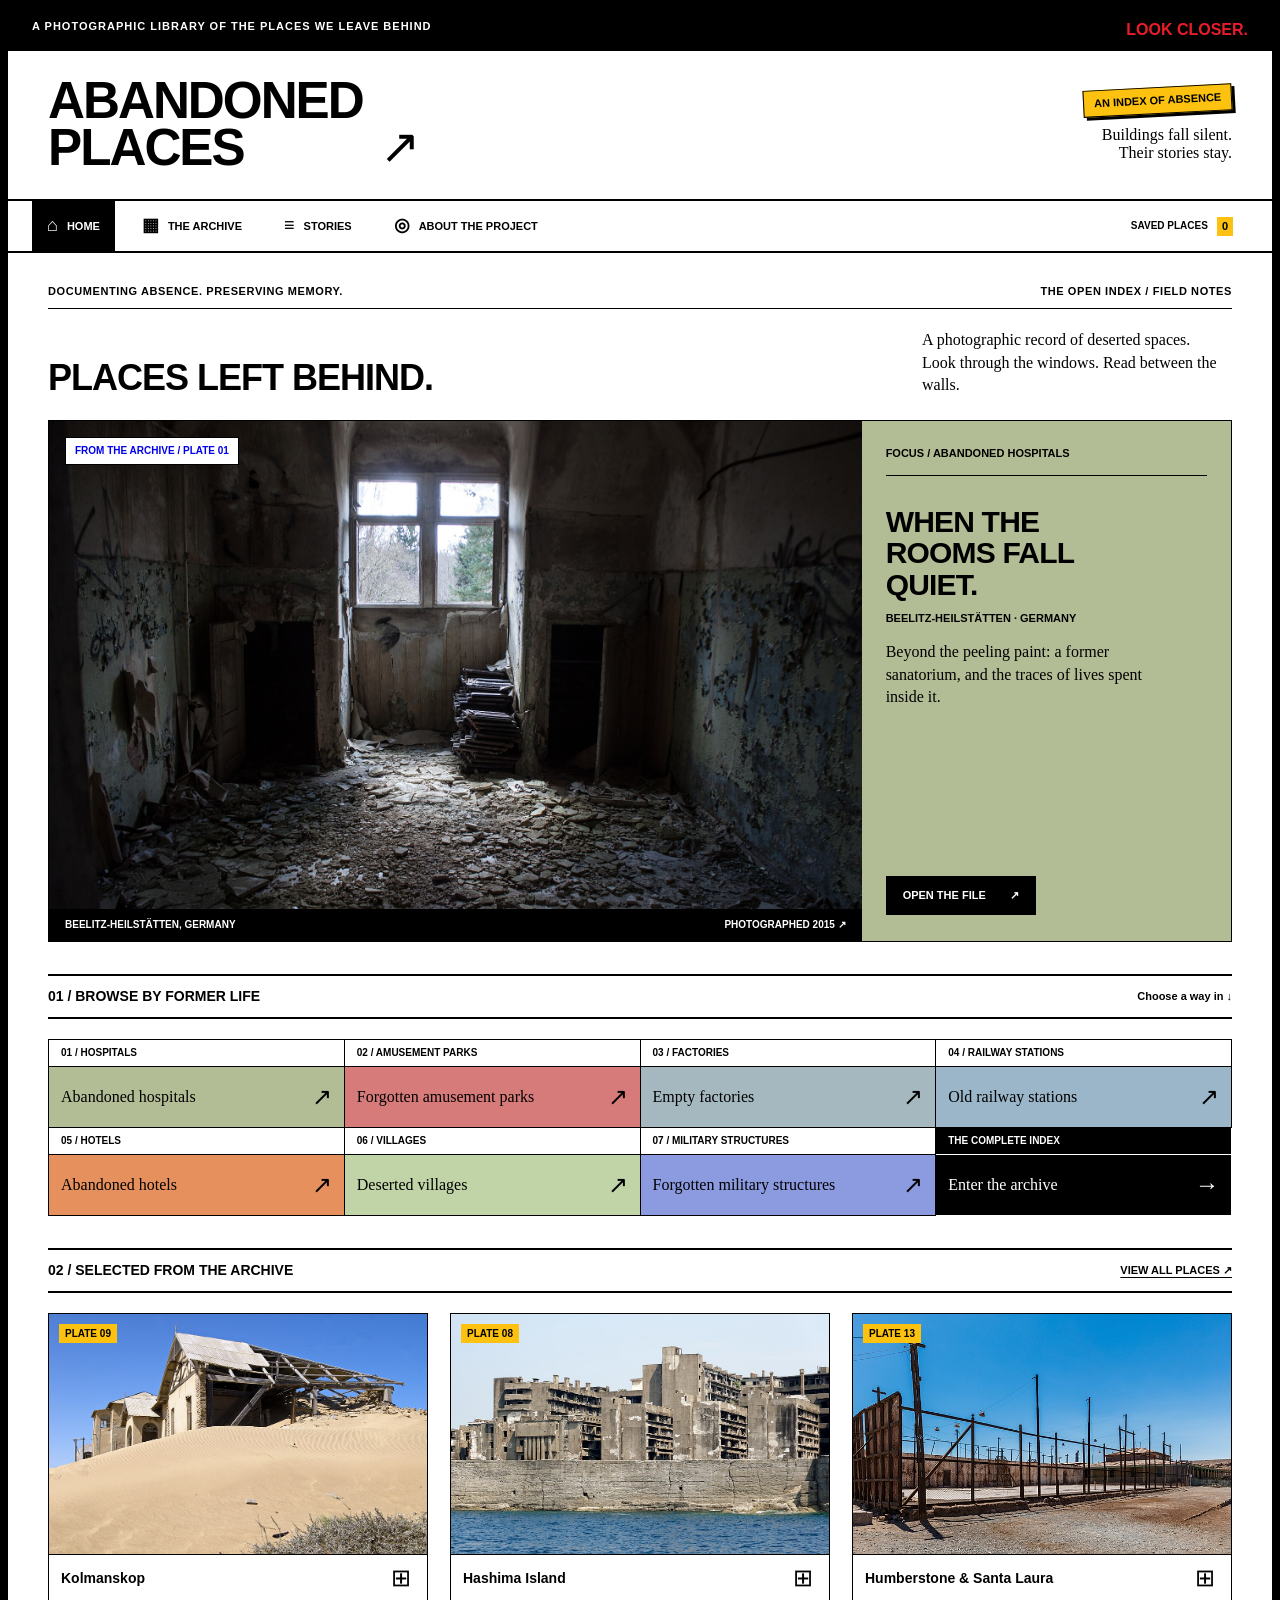
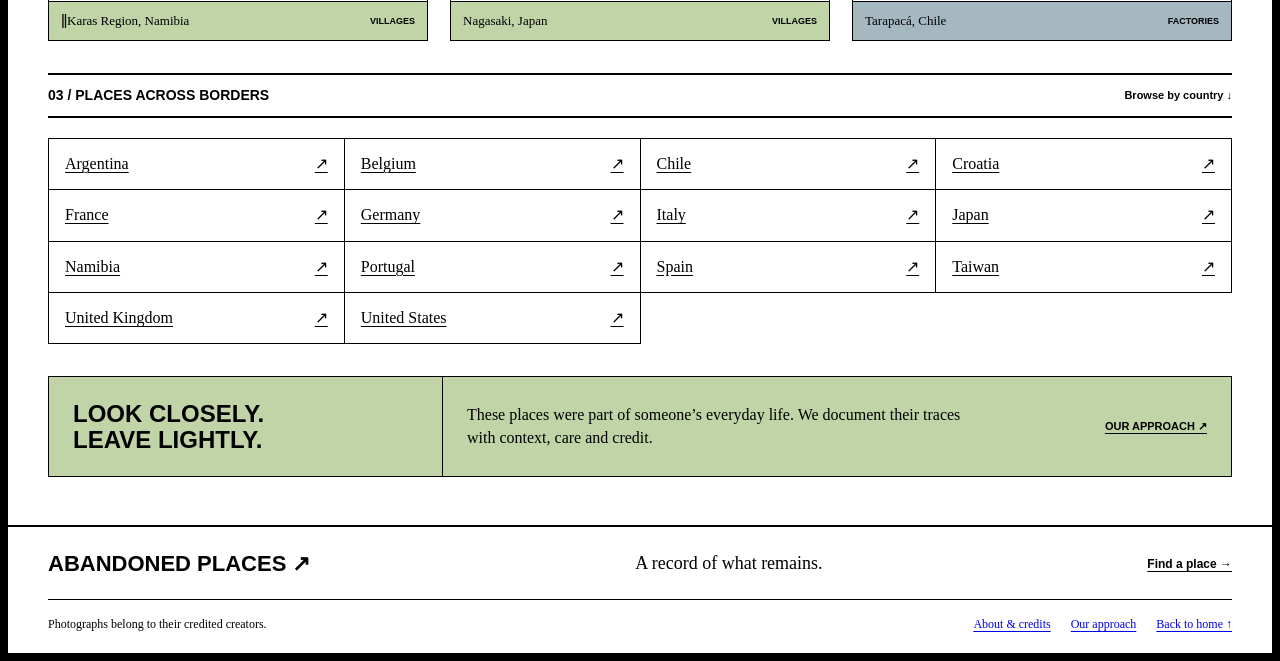
==== index.html @ d2801ad2 "all the ai code" ====
<!doctype html>
<html lang="en">
<head>
  <meta charset="utf-8">
  <meta name="viewport" content="width=device-width,initial-scale=1">
  <meta name="theme-color" content="#b3bd95">
  <meta name="description" content="Abandoned Places - a photographic index of the places we leave behind. Explore hospitals, factories, hotels, villages and more.">
  <title>Abandoned Places - A photographic library</title>
  <link rel="stylesheet" href="style.css">
  <script src="photos.js" defer></script>
  <script src="places-extra.js" defer></script>
  <script src="app.js" defer></script>
</head>
<body>
  <a class="skip" href="#content">Skip to content</a>
  <div class="page-frame">
    <div class="top-banner"><span>A PHOTOGRAPHIC LIBRARY OF THE PLACES WE LEAVE BEHIND</span><span class="callout">LOOK CLOSER.</span></div>
    <header>
      <a class="wordmark" href="#/" aria-label="Abandoned Places home">ABANDONED<br>PLACES<span class="wordmark-cross" aria-hidden="true">↗</span></a>
      <div class="header-right"><span class="sticker">AN INDEX OF ABSENCE</span><p>Buildings fall silent.<br>Their stories stay.</p></div>
    </header>
    <nav class="main-nav" aria-label="Main navigation">
      <a href="#/" data-nav="home"><span aria-hidden="true">⌂</span> HOME</a>
      <a href="#/archive" data-nav="archive"><span aria-hidden="true">▦</span> THE ARCHIVE</a>
      <a href="#/stories" data-nav="stories"><span aria-hidden="true">≡</span> STORIES</a>
      <a href="#/about" data-nav="about"><span aria-hidden="true">◎</span> ABOUT THE PROJECT</a>
      <a class="saved-nav" href="#/archive?saved=1">SAVED PLACES <span id="saved-count">0</span></a>
    </nav>
    <main id="content" tabindex="-1"></main>
    <footer><div class="footer-top"><strong>ABANDONED PLACES ↗</strong><span>A record of what remains.</span><a href="#/archive">Find a place →</a></div><div class="footer-bottom"><span>Photographs belong to their credited creators.</span><div><a href="#/about">About & credits</a><a href="#/about/ethics">Our approach</a><a href="#/">Back to home ↑</a></div></div></footer>
  </div>
  <dialog id="viewer" aria-labelledby="viewer-title"><div class="viewer-bar"><strong id="viewer-title"></strong><button id="close-viewer" aria-label="Close photograph">CLOSE ×</button></div><img id="viewer-image" alt=""><div class="viewer-bottom"><button id="prev-photo" aria-label="Previous photograph">← PREVIOUS</button><span id="viewer-caption"></span><button id="next-photo" aria-label="Next photograph">NEXT →</button></div><p id="viewer-credit"></p></dialog>
</body>
</html>
---- style.css ----
:root{--ink:#000000;--paper:#ffffff;--red:#e91d2a;--yellow:#fcc20f;--link:#0000ee;--olive:#8e8a25;--sage:#b3bd95;--salmon:#d77a7a;--peach:#e6915d;--lime:#c0d4a7;--sky:#9ab6c8;--steel:#a5b8c0;--periwinkle:#8c9ae0;--display:'Arial Black',Arial,sans-serif;--body:'Times New Roman',Times,serif;--ui:Helvetica,Arial,sans-serif}
*{box-sizing:border-box}body{margin:0;background:var(--ink);color:var(--ink);font:14px/1.4 var(--body)}button,input,select{font:inherit;color:inherit;border-radius:0}a{color:var(--link);text-underline-offset:3px}button,a,input,select{touch-action:manipulation}button{cursor:pointer}button:disabled{cursor:default;opacity:.5}:focus-visible{outline:3px solid var(--link);outline-offset:4px}.page-frame{background:var(--paper);border:8px solid var(--ink);max-width:1560px;margin:auto;min-height:100vh}.top-banner{background:var(--ink);color:white;padding:12px 24px;display:flex;justify-content:space-between;gap:16px;font:700 11px/1.2 var(--ui);letter-spacing:1px}.callout{color:var(--red);font-size:16px;letter-spacing:0}header{padding:27px 40px 28px;display:flex;justify-content:space-between;align-items:center}.wordmark{font:900 clamp(30px,4vw,52px)/.91 var(--display);letter-spacing:-2px;color:black;text-decoration:none;position:relative;padding-right:55px}.wordmark-cross{font:48px/1 var(--ui);position:absolute;bottom:0;right:0}.header-right{text-align:right}.header-right p{font-size:16px;line-height:1.15;margin:12px 0 0}.sticker{display:inline-block;background:var(--yellow);border:1px solid black;padding:7px 10px;font:700 11px/1 var(--ui);transform:rotate(-3deg);box-shadow:3px 3px 0 black}.main-nav{display:flex;border-block:2px solid black;padding:0 24px;gap:12px;align-items:stretch}.main-nav>a{padding:14px 15px;color:black;font:700 11px/1.2 var(--ui);text-decoration:none;display:flex;align-items:center;gap:9px}.main-nav>a[aria-current=page]{background:black;color:white}.main-nav a span:first-child{font-size:18px}.main-nav .saved-nav{margin-left:auto;font-size:10px}.saved-nav span{background:var(--yellow);color:black;padding:3px 5px;font-size:11px!important}main{padding:32px 40px 48px;min-height:500px}.eyebrow,.meta,.section-bar,.label,.tag,.button,.text-link{font:700 11px/1.2 var(--ui)}.eyebrow{display:flex;justify-content:space-between;border-bottom:1px solid;padding-bottom:10px;letter-spacing:.6px}.intro{display:flex;align-items:end;justify-content:space-between;gap:32px;margin:20px 0 24px}.intro h1{font:900 36px/1 var(--display);margin:0;max-width:650px;letter-spacing:-1px}.intro p{font-size:16px;max-width:310px;margin:0}.feature{display:grid;grid-template-columns:minmax(0,2.2fr) minmax(240px,1fr);border:1px solid black}.feature-photo{margin:0;position:relative;min-width:0;background:black}.feature-photo>a{display:block;height:100%}.feature-photo img{display:block;width:100%;height:100%;min-height:360px;max-height:520px;object-fit:cover}.plate-label{position:absolute;left:16px;top:16px;padding:7px 9px;background:white;border:1px solid black;font:700 10px/1.2 var(--ui)}.photo-bottom{position:absolute;bottom:0;left:0;right:0;display:flex;justify-content:space-between;background:black;color:white;padding:10px 16px;font:700 10px/1.2 var(--ui)}.feature-copy{background:var(--sage);padding:26px 24px;display:flex;flex-direction:column;align-items:start;position:relative}.feature-copy .tag{border-bottom:1px solid;width:100%;padding-bottom:14px}.feature-copy h2{font:900 30px/1.05 var(--display);letter-spacing:-.8px;margin:30px 0 12px}.feature-copy p{font-size:16px;max-width:290px;margin:16px 0}.feature-copy .button{margin-top:auto}.button{background:black;color:white;border:1px solid black;padding:12px 16px;text-decoration:none;display:inline-flex;gap:24px;align-items:center;font-size:11px}.button.white{background:white;color:black}.section-bar{display:flex;justify-content:space-between;align-items:center;border-block:2px solid;padding:12px 0;margin:32px 0 20px;gap:16px}.section-bar h2{font:700 14px/1.2 var(--ui);margin:0}.text-link{color:black;text-decoration:underline}.category-index{display:grid;grid-template-columns:repeat(4,1fr);border-top:1px solid;border-left:1px solid}.category-row{border-right:1px solid;border-bottom:1px solid;text-decoration:none;color:black;min-height:88px;display:flex;flex-direction:column}.category-row .category-title{background:white;border-bottom:1px solid;padding:7px 12px;font:700 10px/1.2 var(--ui)}.category-row .category-body{padding:10px 12px;display:flex;justify-content:space-between;align-items:center;flex:1;gap:10px;font-size:16px}.category-row .category-body span:last-child{font:24px/1 var(--ui)}.category-row:last-child{background:black;color:white}.category-row:last-child .category-title{background:black;color:white;border-color:white}.places-grid{display:grid;grid-template-columns:repeat(3,minmax(0,1fr));gap:28px 22px}.place-card{min-width:0}.card-image{display:block;position:relative;border:1px solid black;background:black}.card-image img{width:100%;height:240px;object-fit:cover;display:block}.card-index{position:absolute;top:10px;left:10px;background:var(--yellow);padding:4px 6px;font:700 10px var(--ui);color:black}.ribbon-title{border:1px solid black;border-top:0;display:flex;justify-content:space-between;align-items:center;padding:9px 12px;background:white;gap:12px}.ribbon-title h3{font:700 14px/1.2 var(--ui);margin:0}.ribbon-title a{color:black;text-decoration:none}.save{background:white;border:0;font:24px/1 var(--ui);padding:0 3px;min-width:28px;min-height:28px}.save[aria-pressed=true]{background:var(--yellow)}.ribbon-body{border:1px solid black;border-top:0;padding:10px 12px;display:flex;justify-content:space-between;gap:10px;font-size:13px}.ribbon-body .label{font-size:9px;align-self:center}.field-note{margin-top:32px;border:1px solid black;display:grid;grid-template-columns:1fr 2fr;background:var(--lime)}.field-note h2{font:900 24px/1.05 var(--display);margin:0;padding:24px;border-right:1px solid}.field-note>div{padding:20px 24px;display:flex;align-items:center;justify-content:space-between;gap:32px}.field-note p{margin:0;max-width:500px;font-size:16px}.page-heading{background:var(--olive);padding:24px 20px;border:1px solid black;margin:20px 0}.page-heading h1{font:900 36px/1 var(--display);margin:0}.page-heading p{margin:10px 0 0;font-size:16px}.archive-layout{display:grid;grid-template-columns:200px minmax(0,1fr);gap:28px}.filters h2{font:700 12px var(--ui);border-block:1px solid;padding:12px 0;margin:0 0 8px}.filters .filter{display:flex;align-items:center;gap:8px;text-align:left;width:100%;background:white;border:0;border-bottom:1px solid black;padding:12px 4px;font:700 10px/1.3 var(--ui)}.filter[aria-pressed=true]{background:black;color:white}.swatch{width:10px;height:10px;border:1px solid black;display:inline-block;flex-shrink:0}.filters p{font-size:13px;margin-top:24px}.searchbar{display:flex;border:1px solid black;min-height:42px;margin-bottom:14px}.searchbar input{border:0;background:white;width:100%;padding:10px 12px;min-width:0;font-size:16px}.searchbar button{border:0;background:black;color:white;padding:10px 18px;font:700 11px var(--ui)}.results-toolbar{display:flex;justify-content:space-between;gap:12px;align-items:center;margin-bottom:20px;flex-wrap:wrap}.results-toolbar select{background:white;border:1px solid black;font:12px var(--ui);padding:6px}.view-button{padding:6px 9px;background:white;border:1px solid;font:12px var(--ui)}.view-button[aria-pressed=true]{background:black;color:white}.archive-grid{grid-template-columns:repeat(2,minmax(0,1fr))}.archive-grid.list{grid-template-columns:1fr}.archive-grid.list .place-card{display:grid;grid-template-columns:220px 1fr;grid-template-rows:auto 1fr}.archive-grid.list .card-image{grid-row:span 2}.archive-grid.list .card-image img{height:150px}.archive-grid.list .ribbon-title{border-top:1px solid;border-left:0}.archive-grid.list .ribbon-body{border-left:0;align-items:start}.empty{padding:40px 20px;border:1px solid;background:var(--lime);grid-column:1/-1}.empty h2{font:900 24px var(--display)}.detail-heading{display:flex;justify-content:space-between;align-items:end;margin:24px 0;gap:20px}.detail-heading h1{font:900 36px/1 var(--display);margin:10px 0}.detail-heading p{margin:0;font-size:16px}.detail-layout{display:grid;grid-template-columns:minmax(0,2.5fr) minmax(220px,1fr);gap:28px}.detail-main-photo{background:black;border:1px solid;position:relative;margin:0}.detail-main-photo button{padding:0;border:0;background:black;width:100%;display:block}.detail-main-photo img{width:100%;height:450px;object-fit:cover;display:block}.detail-main-photo figcaption{padding:10px 12px;background:white;display:flex;justify-content:space-between;gap:16px}.detail-aside{border:1px solid;align-self:start}.detail-aside h2{font:700 12px var(--ui);margin:0;padding:10px 14px;border-bottom:1px solid}.detail-aside dl{padding:0 14px;margin:0}.detail-aside dt{font:700 10px var(--ui);margin-top:16px}.detail-aside dd{margin:4px 0 16px;font-size:16px}.detail-aside>p{border-top:1px solid;padding:14px;margin:0}.detail-tabs{display:flex;gap:20px;padding:16px 0;border-bottom:1px solid}.detail-tabs a{font:700 11px var(--ui);color:black}.detail-tabs a[aria-current=page]{background:black;color:white;padding:6px 10px;margin:-6px -10px}.article{max-width:720px;padding:26px 0}.article h2{font:900 24px/1.05 var(--display);margin:0 0 18px}.article p{font-size:18px;line-height:1.55}.article .lead{font-size:22px}.article .source-note{font-size:13px;border-top:1px solid;padding-top:16px}.photo-grid{display:grid;grid-template-columns:1fr 1fr;gap:20px;margin:20px 0}.photo-grid figure{margin:0}.photo-grid button{padding:0;width:100%;border:1px solid;background:black;display:block}.photo-grid img{width:100%;height:230px;object-fit:cover;display:block}.photo-grid figcaption{font-size:12px;padding-top:8px}.story-row{display:grid;grid-template-columns:70px 1fr 300px;gap:24px;border-bottom:1px solid;padding:24px 0;align-items:center}.story-row .story-number{font:900 36px var(--display);align-self:start}.story-row h2{font:900 24px/1.1 var(--display);margin:12px 0}.story-row p{font-size:16px;max-width:500px}.story-row img{width:100%;height:175px;object-fit:cover;border:1px solid}.story-row .meta{font-size:10px}.about-layout{display:grid;grid-template-columns:1.5fr 1fr;gap:60px;margin:32px 0}.about-layout .article{padding:0}.about-poster{background:var(--sage);border:1px solid;padding:28px;align-self:start}.about-poster strong{font:900 36px/1.05 var(--display);display:block;margin:24px 0}.about-poster p{font-size:18px}.credits{border-top:2px solid;margin-top:32px;padding-top:16px}.credits h2{font:700 16px var(--ui)}.credit-row{display:grid;grid-template-columns:1fr 2fr;gap:24px;border-top:1px solid;padding:14px 0;overflow-wrap:anywhere}.credit-row p{margin:0;font-size:13px}footer{border-top:2px solid black;padding:24px 40px 20px}.footer-top{display:flex;justify-content:space-between;gap:24px;align-items:center}.footer-top strong{font:900 22px var(--display)}.footer-top>span{font-size:18px}.footer-top a{font:700 12px var(--ui);color:black}.footer-bottom{display:flex;justify-content:space-between;border-top:1px solid;margin-top:22px;padding-top:16px;font-size:12px;gap:20px}.footer-bottom div{display:flex;gap:20px}dialog{max-width:1200px;width:94vw;padding:16px;background:black;color:white;border:2px solid white}dialog::backdrop{background:#000000e8}.viewer-bar,.viewer-bottom{display:flex;align-items:center;justify-content:space-between;gap:20px;font:700 12px var(--ui)}dialog button{background:white;border:1px solid white;padding:10px;font:700 11px var(--ui)}#viewer-image{width:100%;max-height:70vh;object-fit:contain;display:block;margin:16px 0}#viewer-credit{font-size:12px}dialog a{color:white}.skip{position:fixed;z-index:100;top:-100px;left:20px;background:white;color:black;padding:15px}.skip:focus{top:20px}
@media(min-width:1450px){main{padding-inline:56px}.feature-photo img{max-height:580px}.card-image img{height:270px}}
@media(max-width:1000px){header{padding-inline:24px}main{padding:24px}.main-nav{padding:0 8px;gap:0}.main-nav>a{padding:14px 10px}.feature{grid-template-columns:1.6fr 1fr}.feature-copy{padding:20px}.feature-copy h2{font-size:24px}.feature-copy p{font-size:14px}.feature-photo img{min-height:330px}.category-index{grid-template-columns:repeat(2,1fr)}.card-image img{height:190px}.archive-layout{grid-template-columns:170px 1fr;gap:20px}.story-row{grid-template-columns:40px 1fr 220px}.detail-main-photo img{height:350px}}
@media(max-width:680px){.page-frame{border-width:4px}.top-banner{padding:8px 12px;font-size:8px}.top-banner .callout{font-size:12px;white-space:nowrap}header{padding:24px 16px}.wordmark{font-size:30px;padding-right:30px;letter-spacing:-1px}.wordmark-cross{font-size:30px}.header-right p{font-size:13px}.sticker{font-size:8px;padding:5px}.main-nav{flex-wrap:wrap;justify-content:space-between}.main-nav>a{font-size:9px;padding:12px 8px;gap:5px}.main-nav a span:first-child{font-size:14px}.main-nav .saved-nav{width:100%;justify-content:end;border-top:1px solid;padding:7px 8px;font-size:9px}main{padding:20px 16px 32px}.intro{display:block;margin-top:18px}.intro h1,.page-heading h1,.detail-heading h1{font-size:30px}.intro p{margin-top:16px;max-width:100%}.eyebrow{font-size:9px;gap:16px}.feature{grid-template-columns:1fr}.feature-photo img{height:270px;min-height:0}.feature-copy{min-height:270px;padding:20px}.feature-copy h2{margin:20px 0 6px;font-size:28px}.feature-copy p{max-width:100%;font-size:16px}.feature-copy .button{margin-top:12px}.places-grid,.archive-grid{grid-template-columns:1fr}.card-image img{height:240px}.field-note{grid-template-columns:1fr}.field-note h2{border-right:0;border-bottom:1px solid;padding:20px}.field-note>div{display:block;padding:20px}.field-note .text-link{display:inline-block;margin-top:16px}.archive-layout{grid-template-columns:1fr}.filters{display:grid;grid-template-columns:1fr 1fr;gap:0 12px}.filters h2{grid-column:1/-1}.filters p{display:none}.filters .filter{font-size:9px;padding:10px 4px}.archive-grid.list .place-card{grid-template-columns:120px 1fr}.archive-grid.list .card-image img{height:140px}.archive-grid.list .ribbon-body{flex-direction:column}.detail-layout{grid-template-columns:1fr}.detail-main-photo img{height:300px}.detail-aside{order:2}.detail-heading{align-items:start}.detail-heading .button{padding:9px;font-size:9px;white-space:nowrap}.photo-grid{grid-template-columns:1fr}.detail-tabs{gap:24px}.story-row{grid-template-columns:32px 1fr;gap:12px}.story-row>a{grid-column:2;grid-row:1}.story-row .story-copy{grid-column:2}.story-row img{height:200px}.story-row .story-number{grid-row:1/3;font-size:24px}.about-layout{grid-template-columns:1fr;gap:20px}.credit-row{grid-template-columns:1fr;gap:10px}.footer-top{flex-wrap:wrap}.footer-top strong{font-size:18px}.footer-top>span{font-size:16px}.footer-bottom{flex-direction:column}footer{padding:24px 16px}.footer-bottom div{gap:16px}.viewer-bottom{flex-wrap:wrap;justify-content:center}#viewer-caption{order:3;text-align:center;width:100%}.viewer-bar{font-size:10px}.section-bar{margin-top:24px}}
.about-layout>*{min-width:0}
@media(max-width:680px){.about-layout{grid-template-columns:minmax(0,1fr)}.about-poster strong{font-size:28px}}
@media print{.main-nav,.top-banner,.save,.detail-tabs,dialog,footer,.button{display:none}body{background:white}.page-frame{border:0}main{padding:0}.detail-layout{display:block}.detail-aside{margin-top:24px}a{color:black}img{break-inside:avoid}}

.country-index{display:grid;grid-template-columns:repeat(4,minmax(0,1fr));border-top:1px solid;border-left:1px solid}.country-index a{display:flex;align-items:center;justify-content:space-between;gap:12px;padding:14px 16px;color:black;border-right:1px solid;border-bottom:1px solid;font-size:16px}.country-filter{margin-top:24px}.country-filter label{display:block;margin-bottom:8px}.country-filter select{width:100%;padding:9px 6px;border:1px solid black;background:white;min-width:0;font:14px var(--body)}.photo-grid figcaption strong{font-weight:400;font-size:14px;display:inline-block;margin:4px 0}.photo-grid figcaption{overflow-wrap:anywhere}@media(max-width:680px){.country-index{grid-template-columns:repeat(2,minmax(0,1fr))}.country-index a{padding:12px;font-size:14px}.country-filter{grid-column:1/-1;margin:16px 0 8px}}
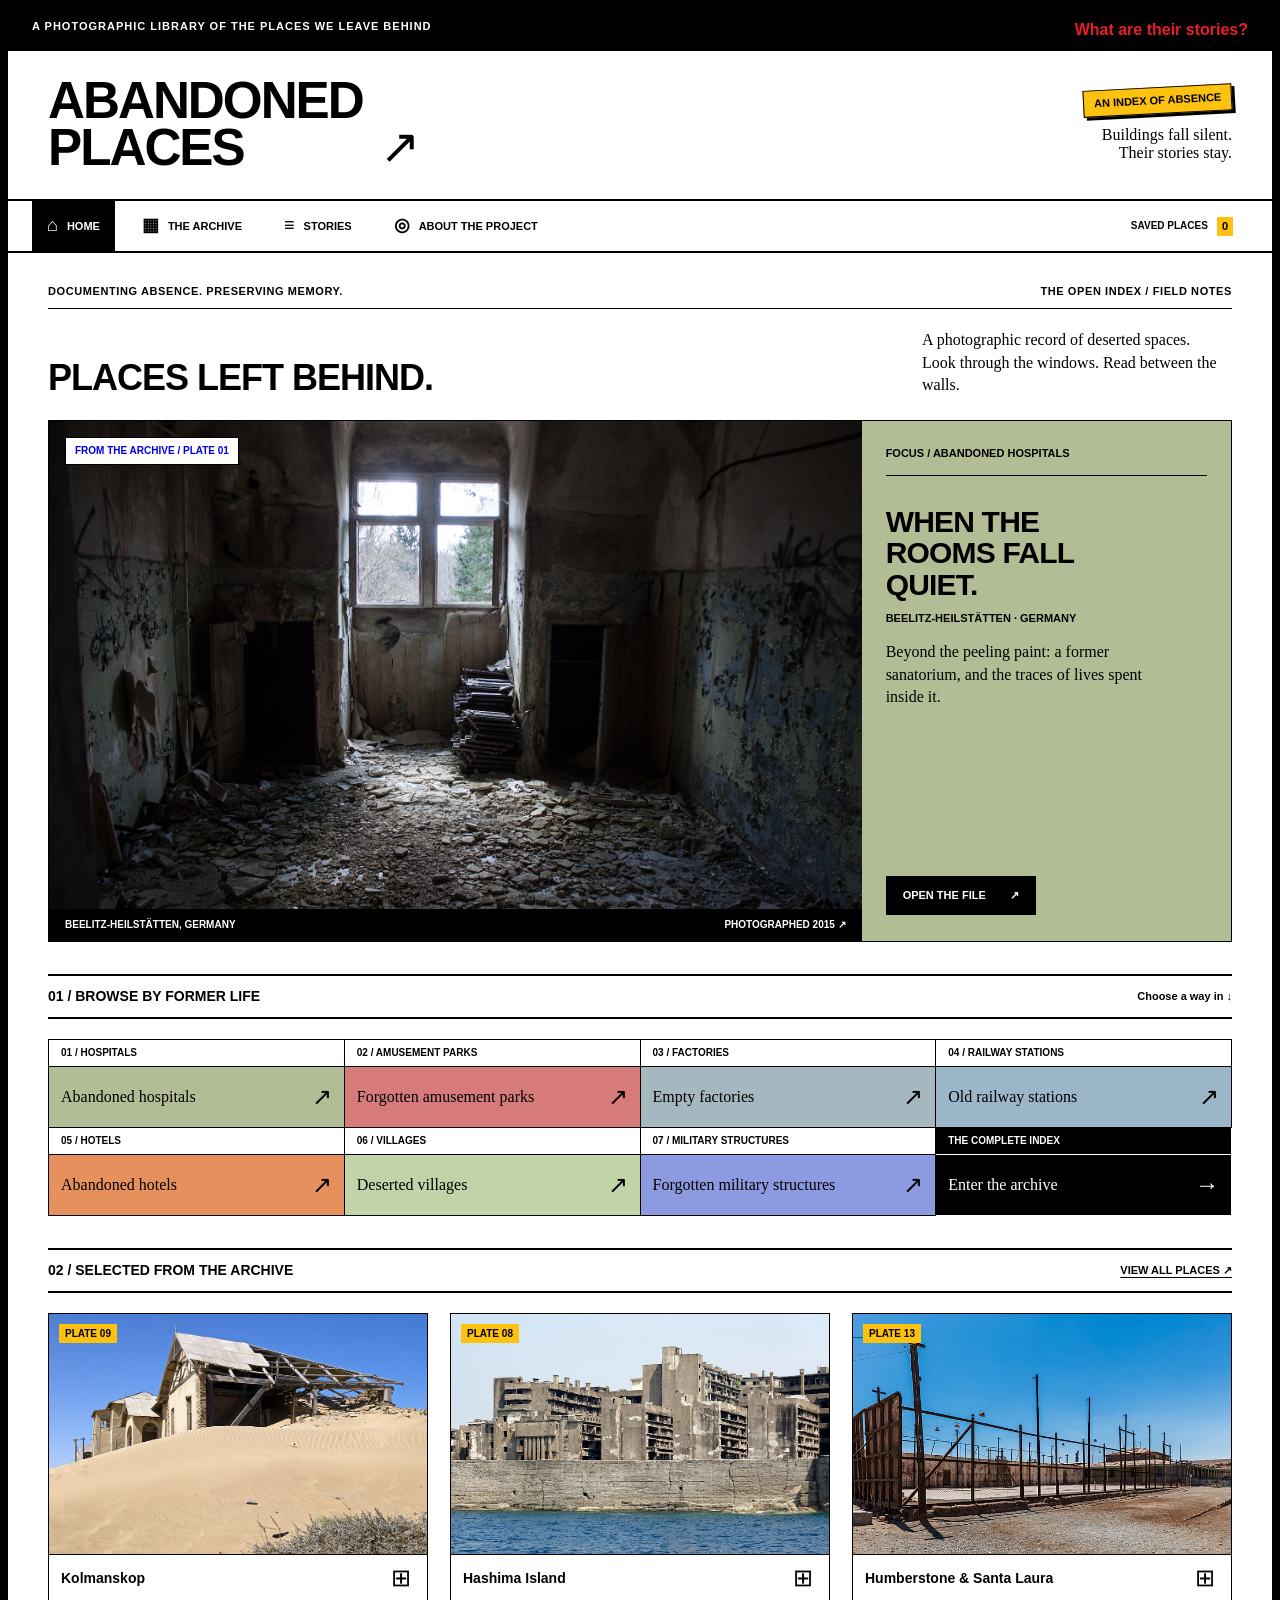
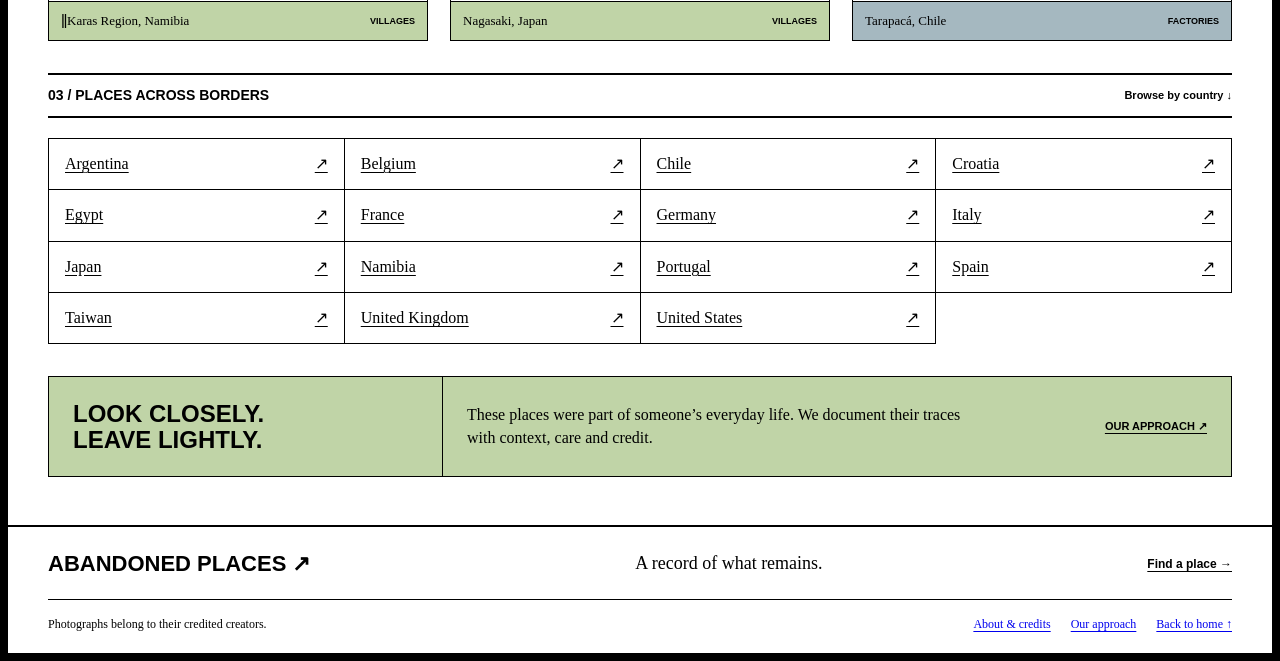
==== commit 22aa3809: "edits" ====
--- a/index.html
+++ b/index.html
@@ -14,7 +14,7 @@
 <body>
   <a class="skip" href="#content">Skip to content</a>
   <div class="page-frame">
-    <div class="top-banner"><span>A PHOTOGRAPHIC LIBRARY OF THE PLACES WE LEAVE BEHIND</span><span class="callout">LOOK CLOSER.</span></div>
+    <div class="top-banner"><span>A PHOTOGRAPHIC LIBRARY OF THE PLACES WE LEAVE BEHIND</span><span class="callout">What are their stories?</span></div>
     <header>
       <a class="wordmark" href="#/" aria-label="Abandoned Places home">ABANDONED<br>PLACES<span class="wordmark-cross" aria-hidden="true">↗</span></a>
       <div class="header-right"><span class="sticker">AN INDEX OF ABSENCE</span><p>Buildings fall silent.<br>Their stories stay.</p></div>
--- a/style.css
+++ b/style.css
@@ -1,10 +1,1225 @@
-:root{--ink:#000000;--paper:#ffffff;--red:#e91d2a;--yellow:#fcc20f;--link:#0000ee;--olive:#8e8a25;--sage:#b3bd95;--salmon:#d77a7a;--peach:#e6915d;--lime:#c0d4a7;--sky:#9ab6c8;--steel:#a5b8c0;--periwinkle:#8c9ae0;--display:'Arial Black',Arial,sans-serif;--body:'Times New Roman',Times,serif;--ui:Helvetica,Arial,sans-serif}
-*{box-sizing:border-box}body{margin:0;background:var(--ink);color:var(--ink);font:14px/1.4 var(--body)}button,input,select{font:inherit;color:inherit;border-radius:0}a{color:var(--link);text-underline-offset:3px}button,a,input,select{touch-action:manipulation}button{cursor:pointer}button:disabled{cursor:default;opacity:.5}:focus-visible{outline:3px solid var(--link);outline-offset:4px}.page-frame{background:var(--paper);border:8px solid var(--ink);max-width:1560px;margin:auto;min-height:100vh}.top-banner{background:var(--ink);color:white;padding:12px 24px;display:flex;justify-content:space-between;gap:16px;font:700 11px/1.2 var(--ui);letter-spacing:1px}.callout{color:var(--red);font-size:16px;letter-spacing:0}header{padding:27px 40px 28px;display:flex;justify-content:space-between;align-items:center}.wordmark{font:900 clamp(30px,4vw,52px)/.91 var(--display);letter-spacing:-2px;color:black;text-decoration:none;position:relative;padding-right:55px}.wordmark-cross{font:48px/1 var(--ui);position:absolute;bottom:0;right:0}.header-right{text-align:right}.header-right p{font-size:16px;line-height:1.15;margin:12px 0 0}.sticker{display:inline-block;background:var(--yellow);border:1px solid black;padding:7px 10px;font:700 11px/1 var(--ui);transform:rotate(-3deg);box-shadow:3px 3px 0 black}.main-nav{display:flex;border-block:2px solid black;padding:0 24px;gap:12px;align-items:stretch}.main-nav>a{padding:14px 15px;color:black;font:700 11px/1.2 var(--ui);text-decoration:none;display:flex;align-items:center;gap:9px}.main-nav>a[aria-current=page]{background:black;color:white}.main-nav a span:first-child{font-size:18px}.main-nav .saved-nav{margin-left:auto;font-size:10px}.saved-nav span{background:var(--yellow);color:black;padding:3px 5px;font-size:11px!important}main{padding:32px 40px 48px;min-height:500px}.eyebrow,.meta,.section-bar,.label,.tag,.button,.text-link{font:700 11px/1.2 var(--ui)}.eyebrow{display:flex;justify-content:space-between;border-bottom:1px solid;padding-bottom:10px;letter-spacing:.6px}.intro{display:flex;align-items:end;justify-content:space-between;gap:32px;margin:20px 0 24px}.intro h1{font:900 36px/1 var(--display);margin:0;max-width:650px;letter-spacing:-1px}.intro p{font-size:16px;max-width:310px;margin:0}.feature{display:grid;grid-template-columns:minmax(0,2.2fr) minmax(240px,1fr);border:1px solid black}.feature-photo{margin:0;position:relative;min-width:0;background:black}.feature-photo>a{display:block;height:100%}.feature-photo img{display:block;width:100%;height:100%;min-height:360px;max-height:520px;object-fit:cover}.plate-label{position:absolute;left:16px;top:16px;padding:7px 9px;background:white;border:1px solid black;font:700 10px/1.2 var(--ui)}.photo-bottom{position:absolute;bottom:0;left:0;right:0;display:flex;justify-content:space-between;background:black;color:white;padding:10px 16px;font:700 10px/1.2 var(--ui)}.feature-copy{background:var(--sage);padding:26px 24px;display:flex;flex-direction:column;align-items:start;position:relative}.feature-copy .tag{border-bottom:1px solid;width:100%;padding-bottom:14px}.feature-copy h2{font:900 30px/1.05 var(--display);letter-spacing:-.8px;margin:30px 0 12px}.feature-copy p{font-size:16px;max-width:290px;margin:16px 0}.feature-copy .button{margin-top:auto}.button{background:black;color:white;border:1px solid black;padding:12px 16px;text-decoration:none;display:inline-flex;gap:24px;align-items:center;font-size:11px}.button.white{background:white;color:black}.section-bar{display:flex;justify-content:space-between;align-items:center;border-block:2px solid;padding:12px 0;margin:32px 0 20px;gap:16px}.section-bar h2{font:700 14px/1.2 var(--ui);margin:0}.text-link{color:black;text-decoration:underline}.category-index{display:grid;grid-template-columns:repeat(4,1fr);border-top:1px solid;border-left:1px solid}.category-row{border-right:1px solid;border-bottom:1px solid;text-decoration:none;color:black;min-height:88px;display:flex;flex-direction:column}.category-row .category-title{background:white;border-bottom:1px solid;padding:7px 12px;font:700 10px/1.2 var(--ui)}.category-row .category-body{padding:10px 12px;display:flex;justify-content:space-between;align-items:center;flex:1;gap:10px;font-size:16px}.category-row .category-body span:last-child{font:24px/1 var(--ui)}.category-row:last-child{background:black;color:white}.category-row:last-child .category-title{background:black;color:white;border-color:white}.places-grid{display:grid;grid-template-columns:repeat(3,minmax(0,1fr));gap:28px 22px}.place-card{min-width:0}.card-image{display:block;position:relative;border:1px solid black;background:black}.card-image img{width:100%;height:240px;object-fit:cover;display:block}.card-index{position:absolute;top:10px;left:10px;background:var(--yellow);padding:4px 6px;font:700 10px var(--ui);color:black}.ribbon-title{border:1px solid black;border-top:0;display:flex;justify-content:space-between;align-items:center;padding:9px 12px;background:white;gap:12px}.ribbon-title h3{font:700 14px/1.2 var(--ui);margin:0}.ribbon-title a{color:black;text-decoration:none}.save{background:white;border:0;font:24px/1 var(--ui);padding:0 3px;min-width:28px;min-height:28px}.save[aria-pressed=true]{background:var(--yellow)}.ribbon-body{border:1px solid black;border-top:0;padding:10px 12px;display:flex;justify-content:space-between;gap:10px;font-size:13px}.ribbon-body .label{font-size:9px;align-self:center}.field-note{margin-top:32px;border:1px solid black;display:grid;grid-template-columns:1fr 2fr;background:var(--lime)}.field-note h2{font:900 24px/1.05 var(--display);margin:0;padding:24px;border-right:1px solid}.field-note>div{padding:20px 24px;display:flex;align-items:center;justify-content:space-between;gap:32px}.field-note p{margin:0;max-width:500px;font-size:16px}.page-heading{background:var(--olive);padding:24px 20px;border:1px solid black;margin:20px 0}.page-heading h1{font:900 36px/1 var(--display);margin:0}.page-heading p{margin:10px 0 0;font-size:16px}.archive-layout{display:grid;grid-template-columns:200px minmax(0,1fr);gap:28px}.filters h2{font:700 12px var(--ui);border-block:1px solid;padding:12px 0;margin:0 0 8px}.filters .filter{display:flex;align-items:center;gap:8px;text-align:left;width:100%;background:white;border:0;border-bottom:1px solid black;padding:12px 4px;font:700 10px/1.3 var(--ui)}.filter[aria-pressed=true]{background:black;color:white}.swatch{width:10px;height:10px;border:1px solid black;display:inline-block;flex-shrink:0}.filters p{font-size:13px;margin-top:24px}.searchbar{display:flex;border:1px solid black;min-height:42px;margin-bottom:14px}.searchbar input{border:0;background:white;width:100%;padding:10px 12px;min-width:0;font-size:16px}.searchbar button{border:0;background:black;color:white;padding:10px 18px;font:700 11px var(--ui)}.results-toolbar{display:flex;justify-content:space-between;gap:12px;align-items:center;margin-bottom:20px;flex-wrap:wrap}.results-toolbar select{background:white;border:1px solid black;font:12px var(--ui);padding:6px}.view-button{padding:6px 9px;background:white;border:1px solid;font:12px var(--ui)}.view-button[aria-pressed=true]{background:black;color:white}.archive-grid{grid-template-columns:repeat(2,minmax(0,1fr))}.archive-grid.list{grid-template-columns:1fr}.archive-grid.list .place-card{display:grid;grid-template-columns:220px 1fr;grid-template-rows:auto 1fr}.archive-grid.list .card-image{grid-row:span 2}.archive-grid.list .card-image img{height:150px}.archive-grid.list .ribbon-title{border-top:1px solid;border-left:0}.archive-grid.list .ribbon-body{border-left:0;align-items:start}.empty{padding:40px 20px;border:1px solid;background:var(--lime);grid-column:1/-1}.empty h2{font:900 24px var(--display)}.detail-heading{display:flex;justify-content:space-between;align-items:end;margin:24px 0;gap:20px}.detail-heading h1{font:900 36px/1 var(--display);margin:10px 0}.detail-heading p{margin:0;font-size:16px}.detail-layout{display:grid;grid-template-columns:minmax(0,2.5fr) minmax(220px,1fr);gap:28px}.detail-main-photo{background:black;border:1px solid;position:relative;margin:0}.detail-main-photo button{padding:0;border:0;background:black;width:100%;display:block}.detail-main-photo img{width:100%;height:450px;object-fit:cover;display:block}.detail-main-photo figcaption{padding:10px 12px;background:white;display:flex;justify-content:space-between;gap:16px}.detail-aside{border:1px solid;align-self:start}.detail-aside h2{font:700 12px var(--ui);margin:0;padding:10px 14px;border-bottom:1px solid}.detail-aside dl{padding:0 14px;margin:0}.detail-aside dt{font:700 10px var(--ui);margin-top:16px}.detail-aside dd{margin:4px 0 16px;font-size:16px}.detail-aside>p{border-top:1px solid;padding:14px;margin:0}.detail-tabs{display:flex;gap:20px;padding:16px 0;border-bottom:1px solid}.detail-tabs a{font:700 11px var(--ui);color:black}.detail-tabs a[aria-current=page]{background:black;color:white;padding:6px 10px;margin:-6px -10px}.article{max-width:720px;padding:26px 0}.article h2{font:900 24px/1.05 var(--display);margin:0 0 18px}.article p{font-size:18px;line-height:1.55}.article .lead{font-size:22px}.article .source-note{font-size:13px;border-top:1px solid;padding-top:16px}.photo-grid{display:grid;grid-template-columns:1fr 1fr;gap:20px;margin:20px 0}.photo-grid figure{margin:0}.photo-grid button{padding:0;width:100%;border:1px solid;background:black;display:block}.photo-grid img{width:100%;height:230px;object-fit:cover;display:block}.photo-grid figcaption{font-size:12px;padding-top:8px}.story-row{display:grid;grid-template-columns:70px 1fr 300px;gap:24px;border-bottom:1px solid;padding:24px 0;align-items:center}.story-row .story-number{font:900 36px var(--display);align-self:start}.story-row h2{font:900 24px/1.1 var(--display);margin:12px 0}.story-row p{font-size:16px;max-width:500px}.story-row img{width:100%;height:175px;object-fit:cover;border:1px solid}.story-row .meta{font-size:10px}.about-layout{display:grid;grid-template-columns:1.5fr 1fr;gap:60px;margin:32px 0}.about-layout .article{padding:0}.about-poster{background:var(--sage);border:1px solid;padding:28px;align-self:start}.about-poster strong{font:900 36px/1.05 var(--display);display:block;margin:24px 0}.about-poster p{font-size:18px}.credits{border-top:2px solid;margin-top:32px;padding-top:16px}.credits h2{font:700 16px var(--ui)}.credit-row{display:grid;grid-template-columns:1fr 2fr;gap:24px;border-top:1px solid;padding:14px 0;overflow-wrap:anywhere}.credit-row p{margin:0;font-size:13px}footer{border-top:2px solid black;padding:24px 40px 20px}.footer-top{display:flex;justify-content:space-between;gap:24px;align-items:center}.footer-top strong{font:900 22px var(--display)}.footer-top>span{font-size:18px}.footer-top a{font:700 12px var(--ui);color:black}.footer-bottom{display:flex;justify-content:space-between;border-top:1px solid;margin-top:22px;padding-top:16px;font-size:12px;gap:20px}.footer-bottom div{display:flex;gap:20px}dialog{max-width:1200px;width:94vw;padding:16px;background:black;color:white;border:2px solid white}dialog::backdrop{background:#000000e8}.viewer-bar,.viewer-bottom{display:flex;align-items:center;justify-content:space-between;gap:20px;font:700 12px var(--ui)}dialog button{background:white;border:1px solid white;padding:10px;font:700 11px var(--ui)}#viewer-image{width:100%;max-height:70vh;object-fit:contain;display:block;margin:16px 0}#viewer-credit{font-size:12px}dialog a{color:white}.skip{position:fixed;z-index:100;top:-100px;left:20px;background:white;color:black;padding:15px}.skip:focus{top:20px}
-@media(min-width:1450px){main{padding-inline:56px}.feature-photo img{max-height:580px}.card-image img{height:270px}}
-@media(max-width:1000px){header{padding-inline:24px}main{padding:24px}.main-nav{padding:0 8px;gap:0}.main-nav>a{padding:14px 10px}.feature{grid-template-columns:1.6fr 1fr}.feature-copy{padding:20px}.feature-copy h2{font-size:24px}.feature-copy p{font-size:14px}.feature-photo img{min-height:330px}.category-index{grid-template-columns:repeat(2,1fr)}.card-image img{height:190px}.archive-layout{grid-template-columns:170px 1fr;gap:20px}.story-row{grid-template-columns:40px 1fr 220px}.detail-main-photo img{height:350px}}
-@media(max-width:680px){.page-frame{border-width:4px}.top-banner{padding:8px 12px;font-size:8px}.top-banner .callout{font-size:12px;white-space:nowrap}header{padding:24px 16px}.wordmark{font-size:30px;padding-right:30px;letter-spacing:-1px}.wordmark-cross{font-size:30px}.header-right p{font-size:13px}.sticker{font-size:8px;padding:5px}.main-nav{flex-wrap:wrap;justify-content:space-between}.main-nav>a{font-size:9px;padding:12px 8px;gap:5px}.main-nav a span:first-child{font-size:14px}.main-nav .saved-nav{width:100%;justify-content:end;border-top:1px solid;padding:7px 8px;font-size:9px}main{padding:20px 16px 32px}.intro{display:block;margin-top:18px}.intro h1,.page-heading h1,.detail-heading h1{font-size:30px}.intro p{margin-top:16px;max-width:100%}.eyebrow{font-size:9px;gap:16px}.feature{grid-template-columns:1fr}.feature-photo img{height:270px;min-height:0}.feature-copy{min-height:270px;padding:20px}.feature-copy h2{margin:20px 0 6px;font-size:28px}.feature-copy p{max-width:100%;font-size:16px}.feature-copy .button{margin-top:12px}.places-grid,.archive-grid{grid-template-columns:1fr}.card-image img{height:240px}.field-note{grid-template-columns:1fr}.field-note h2{border-right:0;border-bottom:1px solid;padding:20px}.field-note>div{display:block;padding:20px}.field-note .text-link{display:inline-block;margin-top:16px}.archive-layout{grid-template-columns:1fr}.filters{display:grid;grid-template-columns:1fr 1fr;gap:0 12px}.filters h2{grid-column:1/-1}.filters p{display:none}.filters .filter{font-size:9px;padding:10px 4px}.archive-grid.list .place-card{grid-template-columns:120px 1fr}.archive-grid.list .card-image img{height:140px}.archive-grid.list .ribbon-body{flex-direction:column}.detail-layout{grid-template-columns:1fr}.detail-main-photo img{height:300px}.detail-aside{order:2}.detail-heading{align-items:start}.detail-heading .button{padding:9px;font-size:9px;white-space:nowrap}.photo-grid{grid-template-columns:1fr}.detail-tabs{gap:24px}.story-row{grid-template-columns:32px 1fr;gap:12px}.story-row>a{grid-column:2;grid-row:1}.story-row .story-copy{grid-column:2}.story-row img{height:200px}.story-row .story-number{grid-row:1/3;font-size:24px}.about-layout{grid-template-columns:1fr;gap:20px}.credit-row{grid-template-columns:1fr;gap:10px}.footer-top{flex-wrap:wrap}.footer-top strong{font-size:18px}.footer-top>span{font-size:16px}.footer-bottom{flex-direction:column}footer{padding:24px 16px}.footer-bottom div{gap:16px}.viewer-bottom{flex-wrap:wrap;justify-content:center}#viewer-caption{order:3;text-align:center;width:100%}.viewer-bar{font-size:10px}.section-bar{margin-top:24px}}
-.about-layout>*{min-width:0}
-@media(max-width:680px){.about-layout{grid-template-columns:minmax(0,1fr)}.about-poster strong{font-size:28px}}
-@media print{.main-nav,.top-banner,.save,.detail-tabs,dialog,footer,.button{display:none}body{background:white}.page-frame{border:0}main{padding:0}.detail-layout{display:block}.detail-aside{margin-top:24px}a{color:black}img{break-inside:avoid}}
+:root {
+  --ink: #000000;
+  --paper: #ffffff;
+  --red: #e91d2a;
+  --yellow: #fcc20f;
+  --link: #0000ee;
+  --olive: #8e8a25;
+  --sage: #b3bd95;
+  --salmon: #d77a7a;
+  --peach: #e6915d;
+  --lime: #c0d4a7;
+  --sky: #9ab6c8;
+  --steel: #a5b8c0;
+  --periwinkle: #8c9ae0;
+  --display: "Arial Black", Arial, sans-serif;
+  --body: "Times New Roman", Times, serif;
+  --ui: Helvetica, Arial, sans-serif;
+}
+* {
+  box-sizing: border-box;
+}
+body {
+  margin: 0;
+  background: var(--ink);
+  color: var(--ink);
+  font: 14px/1.4 var(--body);
+}
+button,
+input,
+select {
+  font: inherit;
+  color: inherit;
+  border-radius: 0;
+}
+a {
+  color: var(--link);
+  text-underline-offset: 3px;
+}
+button,
+a,
+input,
+select {
+  touch-action: manipulation;
+}
+button {
+  cursor: pointer;
+}
+button:disabled {
+  cursor: default;
+  opacity: 0.5;
+}
+:focus-visible {
+  outline: 3px solid var(--link);
+  outline-offset: 4px;
+}
+.page-frame {
+  background: var(--paper);
+  border: 8px solid var(--ink);
+  max-width: 1560px;
+  margin: auto;
+  min-height: 100vh;
+}
+.top-banner {
+  background: var(--ink);
+  color: white;
+  padding: 12px 24px;
+  display: flex;
+  justify-content: space-between;
+  gap: 16px;
+  font: 700 11px/1.2 var(--ui);
+  letter-spacing: 1px;
+}
+.callout {
+  color: var(--red);
+  font-size: 16px;
+  letter-spacing: 0;
+}
+header {
+  padding: 27px 40px 28px;
+  display: flex;
+  justify-content: space-between;
+  align-items: center;
+}
+.wordmark {
+  font: 900 clamp(30px, 4vw, 52px)/0.91 var(--display);
+  letter-spacing: -2px;
+  color: black;
+  text-decoration: none;
+  position: relative;
+  padding-right: 55px;
+}
+.wordmark-cross {
+  font: 48px/1 var(--ui);
+  position: absolute;
+  bottom: 0;
+  right: 0;
+}
+.header-right {
+  text-align: right;
+}
+.header-right p {
+  font-size: 16px;
+  line-height: 1.15;
+  margin: 12px 0 0;
+}
+.sticker {
+  display: inline-block;
+  background: var(--yellow);
+  border: 1px solid black;
+  padding: 7px 10px;
+  font: 700 11px/1 var(--ui);
+  transform: rotate(-3deg);
+  box-shadow: 3px 3px 0 black;
+}
+.main-nav {
+  display: flex;
+  border-block: 2px solid black;
+  padding: 0 24px;
+  gap: 12px;
+  align-items: stretch;
+}
+.main-nav > a {
+  padding: 14px 15px;
+  color: black;
+  font: 700 11px/1.2 var(--ui);
+  text-decoration: none;
+  display: flex;
+  align-items: center;
+  gap: 9px;
+}
+.main-nav > a[aria-current="page"] {
+  background: black;
+  color: white;
+}
+.main-nav a span:first-child {
+  font-size: 18px;
+}
+.main-nav .saved-nav {
+  margin-left: auto;
+  font-size: 10px;
+}
+.saved-nav span {
+  background: var(--yellow);
+  color: black;
+  padding: 3px 5px;
+  font-size: 11px !important;
+}
+main {
+  padding: 32px 40px 48px;
+  min-height: 500px;
+}
+.eyebrow,
+.meta,
+.section-bar,
+.label,
+.tag,
+.button,
+.text-link {
+  font: 700 11px/1.2 var(--ui);
+}
+.eyebrow {
+  display: flex;
+  justify-content: space-between;
+  border-bottom: 1px solid;
+  padding-bottom: 10px;
+  letter-spacing: 0.6px;
+}
+.intro {
+  display: flex;
+  align-items: end;
+  justify-content: space-between;
+  gap: 32px;
+  margin: 20px 0 24px;
+}
+.intro h1 {
+  font: 900 36px/1 var(--display);
+  margin: 0;
+  max-width: 650px;
+  letter-spacing: -1px;
+}
+.intro p {
+  font-size: 16px;
+  max-width: 310px;
+  margin: 0;
+}
+.feature {
+  display: grid;
+  grid-template-columns: minmax(0, 2.2fr) minmax(240px, 1fr);
+  border: 1px solid black;
+}
+.feature-photo {
+  margin: 0;
+  position: relative;
+  min-width: 0;
+  background: black;
+}
+.feature-photo > a {
+  display: block;
+  height: 100%;
+}
+.feature-photo img {
+  display: block;
+  width: 100%;
+  height: 100%;
+  min-height: 360px;
+  max-height: 520px;
+  object-fit: cover;
+}
+.plate-label {
+  position: absolute;
+  left: 16px;
+  top: 16px;
+  padding: 7px 9px;
+  background: white;
+  border: 1px solid black;
+  font: 700 10px/1.2 var(--ui);
+}
+.photo-bottom {
+  position: absolute;
+  bottom: 0;
+  left: 0;
+  right: 0;
+  display: flex;
+  justify-content: space-between;
+  background: black;
+  color: white;
+  padding: 10px 16px;
+  font: 700 10px/1.2 var(--ui);
+}
+.feature-copy {
+  background: var(--sage);
+  padding: 26px 24px;
+  display: flex;
+  flex-direction: column;
+  align-items: start;
+  position: relative;
+}
+.feature-copy .tag {
+  border-bottom: 1px solid;
+  width: 100%;
+  padding-bottom: 14px;
+}
+.feature-copy h2 {
+  font: 900 30px/1.05 var(--display);
+  letter-spacing: -0.8px;
+  margin: 30px 0 12px;
+}
+.feature-copy p {
+  font-size: 16px;
+  max-width: 290px;
+  margin: 16px 0;
+}
+.feature-copy .button {
+  margin-top: auto;
+}
+.button {
+  background: black;
+  color: white;
+  border: 1px solid black;
+  padding: 12px 16px;
+  text-decoration: none;
+  display: inline-flex;
+  gap: 24px;
+  align-items: center;
+  font-size: 11px;
+}
+.button.white {
+  background: white;
+  color: black;
+}
+.section-bar {
+  display: flex;
+  justify-content: space-between;
+  align-items: center;
+  border-block: 2px solid;
+  padding: 12px 0;
+  margin: 32px 0 20px;
+  gap: 16px;
+}
+.section-bar h2 {
+  font: 700 14px/1.2 var(--ui);
+  margin: 0;
+}
+.text-link {
+  color: black;
+  text-decoration: underline;
+}
+.category-index {
+  display: grid;
+  grid-template-columns: repeat(4, 1fr);
+  border-top: 1px solid;
+  border-left: 1px solid;
+}
+.category-row {
+  border-right: 1px solid;
+  border-bottom: 1px solid;
+  text-decoration: none;
+  color: black;
+  min-height: 88px;
+  display: flex;
+  flex-direction: column;
+}
+.category-row .category-title {
+  background: white;
+  border-bottom: 1px solid;
+  padding: 7px 12px;
+  font: 700 10px/1.2 var(--ui);
+}
+.category-row .category-body {
+  padding: 10px 12px;
+  display: flex;
+  justify-content: space-between;
+  align-items: center;
+  flex: 1;
+  gap: 10px;
+  font-size: 16px;
+}
+.category-row .category-body span:last-child {
+  font: 24px/1 var(--ui);
+}
+.category-row:last-child {
+  background: black;
+  color: white;
+}
+.category-row:last-child .category-title {
+  background: black;
+  color: white;
+  border-color: white;
+}
+.places-grid {
+  display: grid;
+  grid-template-columns: repeat(3, minmax(0, 1fr));
+  gap: 28px 22px;
+}
+.place-card {
+  min-width: 0;
+}
+.card-image {
+  display: block;
+  position: relative;
+  border: 1px solid black;
+  background: black;
+}
+.card-image img {
+  width: 100%;
+  height: 240px;
+  object-fit: cover;
+  display: block;
+}
+.card-index {
+  position: absolute;
+  top: 10px;
+  left: 10px;
+  background: var(--yellow);
+  padding: 4px 6px;
+  font: 700 10px var(--ui);
+  color: black;
+}
+.ribbon-title {
+  border: 1px solid black;
+  border-top: 0;
+  display: flex;
+  justify-content: space-between;
+  align-items: center;
+  padding: 9px 12px;
+  background: white;
+  gap: 12px;
+}
+.ribbon-title h3 {
+  font: 700 14px/1.2 var(--ui);
+  margin: 0;
+}
+.ribbon-title a {
+  color: black;
+  text-decoration: none;
+}
+.save {
+  background: white;
+  border: 0;
+  font: 24px/1 var(--ui);
+  padding: 0 3px;
+  min-width: 28px;
+  min-height: 28px;
+}
+.save[aria-pressed="true"] {
+  background: var(--yellow);
+}
+.ribbon-body {
+  border: 1px solid black;
+  border-top: 0;
+  padding: 10px 12px;
+  display: flex;
+  justify-content: space-between;
+  gap: 10px;
+  font-size: 13px;
+}
+.ribbon-body .label {
+  font-size: 9px;
+  align-self: center;
+}
+.field-note {
+  margin-top: 32px;
+  border: 1px solid black;
+  display: grid;
+  grid-template-columns: 1fr 2fr;
+  background: var(--lime);
+}
+.field-note h2 {
+  font: 900 24px/1.05 var(--display);
+  margin: 0;
+  padding: 24px;
+  border-right: 1px solid;
+}
+.field-note > div {
+  padding: 20px 24px;
+  display: flex;
+  align-items: center;
+  justify-content: space-between;
+  gap: 32px;
+}
+.field-note p {
+  margin: 0;
+  max-width: 500px;
+  font-size: 16px;
+}
+.page-heading {
+  background: var(--olive);
+  padding: 24px 20px;
+  border: 1px solid black;
+  margin: 20px 0;
+}
+.page-heading h1 {
+  font: 900 36px/1 var(--display);
+  margin: 0;
+}
+.page-heading p {
+  margin: 10px 0 0;
+  font-size: 16px;
+}
+.archive-layout {
+  display: grid;
+  grid-template-columns: 200px minmax(0, 1fr);
+  gap: 28px;
+}
+.filters h2 {
+  font: 700 12px var(--ui);
+  border-block: 1px solid;
+  padding: 12px 0;
+  margin: 0 0 8px;
+}
+.filters .filter {
+  display: flex;
+  align-items: center;
+  gap: 8px;
+  text-align: left;
+  width: 100%;
+  background: white;
+  border: 0;
+  border-bottom: 1px solid black;
+  padding: 12px 4px;
+  font: 700 10px/1.3 var(--ui);
+}
+.filter[aria-pressed="true"] {
+  background: black;
+  color: white;
+}
+.swatch {
+  width: 10px;
+  height: 10px;
+  border: 1px solid black;
+  display: inline-block;
+  flex-shrink: 0;
+}
+.filters p {
+  font-size: 13px;
+  margin-top: 24px;
+}
+.searchbar {
+  display: flex;
+  border: 1px solid black;
+  min-height: 42px;
+  margin-bottom: 14px;
+}
+.searchbar input {
+  border: 0;
+  background: white;
+  width: 100%;
+  padding: 10px 12px;
+  min-width: 0;
+  font-size: 16px;
+}
+.searchbar button {
+  border: 0;
+  background: black;
+  color: white;
+  padding: 10px 18px;
+  font: 700 11px var(--ui);
+}
+.results-toolbar {
+  display: flex;
+  justify-content: space-between;
+  gap: 12px;
+  align-items: center;
+  margin-bottom: 20px;
+  flex-wrap: wrap;
+}
+.results-toolbar select {
+  background: white;
+  border: 1px solid black;
+  font: 12px var(--ui);
+  padding: 6px;
+}
+.view-button {
+  padding: 6px 9px;
+  background: white;
+  border: 1px solid;
+  font: 12px var(--ui);
+}
+.view-button[aria-pressed="true"] {
+  background: black;
+  color: white;
+}
+.archive-grid {
+  grid-template-columns: repeat(2, minmax(0, 1fr));
+}
+.archive-grid.list {
+  grid-template-columns: 1fr;
+}
+.archive-grid.list .place-card {
+  display: grid;
+  grid-template-columns: 220px 1fr;
+  grid-template-rows: auto 1fr;
+}
+.archive-grid.list .card-image {
+  grid-row: span 2;
+}
+.archive-grid.list .card-image img {
+  height: 150px;
+}
+.archive-grid.list .ribbon-title {
+  border-top: 1px solid;
+  border-left: 0;
+}
+.archive-grid.list .ribbon-body {
+  border-left: 0;
+  align-items: start;
+}
+.empty {
+  padding: 40px 20px;
+  border: 1px solid;
+  background: var(--lime);
+  grid-column: 1/-1;
+}
+.empty h2 {
+  font: 900 24px var(--display);
+}
+.detail-heading {
+  display: flex;
+  justify-content: space-between;
+  align-items: end;
+  margin: 24px 0;
+  gap: 20px;
+}
+.detail-heading h1 {
+  font: 900 36px/1 var(--display);
+  margin: 10px 0;
+}
+.detail-heading p {
+  margin: 0;
+  font-size: 16px;
+}
+.detail-layout {
+  display: grid;
+  grid-template-columns: minmax(0, 2.5fr) minmax(220px, 1fr);
+  gap: 28px;
+}
+.detail-main-photo {
+  background: black;
+  border: 1px solid;
+  position: relative;
+  margin: 0;
+}
+.detail-main-photo button {
+  padding: 0;
+  border: 0;
+  background: black;
+  width: 100%;
+  display: block;
+}
+.detail-main-photo img {
+  width: 100%;
+  height: 450px;
+  object-fit: cover;
+  display: block;
+}
+.detail-main-photo figcaption {
+  padding: 10px 12px;
+  background: white;
+  display: flex;
+  justify-content: space-between;
+  gap: 16px;
+}
+.detail-aside {
+  border: 1px solid;
+  align-self: start;
+}
+.detail-aside h2 {
+  font: 700 12px var(--ui);
+  margin: 0;
+  padding: 10px 14px;
+  border-bottom: 1px solid;
+}
+.detail-aside dl {
+  padding: 0 14px;
+  margin: 0;
+}
+.detail-aside dt {
+  font: 700 10px var(--ui);
+  margin-top: 16px;
+}
+.detail-aside dd {
+  margin: 4px 0 16px;
+  font-size: 16px;
+}
+.detail-aside > p {
+  border-top: 1px solid;
+  padding: 14px;
+  margin: 0;
+}
+.detail-tabs {
+  display: flex;
+  gap: 20px;
+  padding: 16px 0;
+  border-bottom: 1px solid;
+}
+.detail-tabs a {
+  font: 700 11px var(--ui);
+  color: black;
+}
+.detail-tabs a[aria-current="page"] {
+  background: black;
+  color: white;
+  padding: 6px 10px;
+  margin: -6px -10px;
+}
+.article {
+  max-width: 720px;
+  padding: 26px 0;
+}
+.article h2 {
+  font: 900 24px/1.05 var(--display);
+  margin: 0 0 18px;
+}
+.article p {
+  font-size: 18px;
+  line-height: 1.55;
+}
+.article .lead {
+  font-size: 22px;
+}
+.article .source-note {
+  font-size: 13px;
+  border-top: 1px solid;
+  padding-top: 16px;
+}
+.photo-grid {
+  display: grid;
+  grid-template-columns: 1fr 1fr;
+  gap: 20px;
+  margin: 20px 0;
+}
+.photo-grid figure {
+  margin: 0;
+}
+.photo-grid button {
+  padding: 0;
+  width: 100%;
+  border: 1px solid;
+  background: black;
+  display: block;
+}
+.photo-grid img {
+  width: 100%;
+  height: 230px;
+  object-fit: cover;
+  display: block;
+}
+.photo-grid figcaption {
+  font-size: 12px;
+  padding-top: 8px;
+}
+.story-row {
+  display: grid;
+  grid-template-columns: 70px 1fr 300px;
+  gap: 24px;
+  border-bottom: 1px solid;
+  padding: 24px 0;
+  align-items: center;
+}
+.story-row .story-number {
+  font: 900 36px var(--display);
+  align-self: start;
+}
+.story-row h2 {
+  font: 900 24px/1.1 var(--display);
+  margin: 12px 0;
+}
+.story-row p {
+  font-size: 16px;
+  max-width: 500px;
+}
+.story-row img {
+  width: 100%;
+  height: 175px;
+  object-fit: cover;
+  border: 1px solid;
+}
+.story-row .meta {
+  font-size: 10px;
+}
+.about-layout {
+  display: grid;
+  grid-template-columns: 1.5fr 1fr;
+  gap: 60px;
+  margin: 32px 0;
+}
+.about-layout .article {
+  padding: 0;
+}
+.about-poster {
+  background: var(--sage);
+  border: 1px solid;
+  padding: 28px;
+  align-self: start;
+}
+.about-poster strong {
+  font: 900 36px/1.05 var(--display);
+  display: block;
+  margin: 24px 0;
+}
+.about-poster p {
+  font-size: 18px;
+}
+.credits {
+  border-top: 2px solid;
+  margin-top: 32px;
+  padding-top: 16px;
+}
+.credits h2 {
+  font: 700 16px var(--ui);
+}
+.credit-row {
+  display: grid;
+  grid-template-columns: 1fr 2fr;
+  gap: 24px;
+  border-top: 1px solid;
+  padding: 14px 0;
+  overflow-wrap: anywhere;
+}
+.credit-row p {
+  margin: 0;
+  font-size: 13px;
+}
+footer {
+  border-top: 2px solid black;
+  padding: 24px 40px 20px;
+}
+.footer-top {
+  display: flex;
+  justify-content: space-between;
+  gap: 24px;
+  align-items: center;
+}
+.footer-top strong {
+  font: 900 22px var(--display);
+}
+.footer-top > span {
+  font-size: 18px;
+}
+.footer-top a {
+  font: 700 12px var(--ui);
+  color: black;
+}
+.footer-bottom {
+  display: flex;
+  justify-content: space-between;
+  border-top: 1px solid;
+  margin-top: 22px;
+  padding-top: 16px;
+  font-size: 12px;
+  gap: 20px;
+}
+.footer-bottom div {
+  display: flex;
+  gap: 20px;
+}
+dialog {
+  max-width: 1200px;
+  width: 94vw;
+  padding: 16px;
+  background: black;
+  color: white;
+  border: 2px solid white;
+}
+dialog::backdrop {
+  background: #000000e8;
+}
+.viewer-bar,
+.viewer-bottom {
+  display: flex;
+  align-items: center;
+  justify-content: space-between;
+  gap: 20px;
+  font: 700 12px var(--ui);
+}
+dialog button {
+  background: white;
+  border: 1px solid white;
+  padding: 10px;
+  font: 700 11px var(--ui);
+}
+#viewer-image {
+  width: 100%;
+  max-height: 70vh;
+  object-fit: contain;
+  display: block;
+  margin: 16px 0;
+}
+#viewer-credit {
+  font-size: 12px;
+}
+dialog a {
+  color: white;
+}
+.skip {
+  position: fixed;
+  z-index: 100;
+  top: -100px;
+  left: 20px;
+  background: white;
+  color: black;
+  padding: 15px;
+}
+.skip:focus {
+  top: 20px;
+}
+@media (min-width: 1450px) {
+  main {
+    padding-inline: 56px;
+  }
+  .feature-photo img {
+    max-height: 580px;
+  }
+  .card-image img {
+    height: 270px;
+  }
+}
+@media (max-width: 1000px) {
+  header {
+    padding-inline: 24px;
+  }
+  main {
+    padding: 24px;
+  }
+  .main-nav {
+    padding: 0 8px;
+    gap: 0;
+  }
+  .main-nav > a {
+    padding: 14px 10px;
+  }
+  .feature {
+    grid-template-columns: 1.6fr 1fr;
+  }
+  .feature-copy {
+    padding: 20px;
+  }
+  .feature-copy h2 {
+    font-size: 24px;
+  }
+  .feature-copy p {
+    font-size: 14px;
+  }
+  .feature-photo img {
+    min-height: 330px;
+  }
+  .category-index {
+    grid-template-columns: repeat(2, 1fr);
+  }
+  .card-image img {
+    height: 190px;
+  }
+  .archive-layout {
+    grid-template-columns: 170px 1fr;
+    gap: 20px;
+  }
+  .story-row {
+    grid-template-columns: 40px 1fr 220px;
+  }
+  .detail-main-photo img {
+    height: 350px;
+  }
+}
+@media (max-width: 680px) {
+  .page-frame {
+    border-width: 4px;
+  }
+  .top-banner {
+    padding: 8px 12px;
+    font-size: 8px;
+  }
+  .top-banner .callout {
+    font-size: 12px;
+    white-space: nowrap;
+  }
+  header {
+    padding: 24px 16px;
+  }
+  .wordmark {
+    font-size: 30px;
+    padding-right: 30px;
+    letter-spacing: -1px;
+  }
+  .wordmark-cross {
+    font-size: 30px;
+  }
+  .header-right p {
+    font-size: 13px;
+  }
+  .sticker {
+    font-size: 8px;
+    padding: 5px;
+  }
+  .main-nav {
+    flex-wrap: wrap;
+    justify-content: space-between;
+  }
+  .main-nav > a {
+    font-size: 9px;
+    padding: 12px 8px;
+    gap: 5px;
+  }
+  .main-nav a span:first-child {
+    font-size: 14px;
+  }
+  .main-nav .saved-nav {
+    width: 100%;
+    justify-content: end;
+    border-top: 1px solid;
+    padding: 7px 8px;
+    font-size: 9px;
+  }
+  main {
+    padding: 20px 16px 32px;
+  }
+  .intro {
+    display: block;
+    margin-top: 18px;
+  }
+  .intro h1,
+  .page-heading h1,
+  .detail-heading h1 {
+    font-size: 30px;
+  }
+  .intro p {
+    margin-top: 16px;
+    max-width: 100%;
+  }
+  .eyebrow {
+    font-size: 9px;
+    gap: 16px;
+  }
+  .feature {
+    grid-template-columns: 1fr;
+  }
+  .feature-photo img {
+    height: 270px;
+    min-height: 0;
+  }
+  .feature-copy {
+    min-height: 270px;
+    padding: 20px;
+  }
+  .feature-copy h2 {
+    margin: 20px 0 6px;
+    font-size: 28px;
+  }
+  .feature-copy p {
+    max-width: 100%;
+    font-size: 16px;
+  }
+  .feature-copy .button {
+    margin-top: 12px;
+  }
+  .places-grid,
+  .archive-grid {
+    grid-template-columns: 1fr;
+  }
+  .card-image img {
+    height: 240px;
+  }
+  .field-note {
+    grid-template-columns: 1fr;
+  }
+  .field-note h2 {
+    border-right: 0;
+    border-bottom: 1px solid;
+    padding: 20px;
+  }
+  .field-note > div {
+    display: block;
+    padding: 20px;
+  }
+  .field-note .text-link {
+    display: inline-block;
+    margin-top: 16px;
+  }
+  .archive-layout {
+    grid-template-columns: 1fr;
+  }
+  .filters {
+    display: grid;
+    grid-template-columns: 1fr 1fr;
+    gap: 0 12px;
+  }
+  .filters h2 {
+    grid-column: 1/-1;
+  }
+  .filters p {
+    display: none;
+  }
+  .filters .filter {
+    font-size: 9px;
+    padding: 10px 4px;
+  }
+  .archive-grid.list .place-card {
+    grid-template-columns: 120px 1fr;
+  }
+  .archive-grid.list .card-image img {
+    height: 140px;
+  }
+  .archive-grid.list .ribbon-body {
+    flex-direction: column;
+  }
+  .detail-layout {
+    grid-template-columns: 1fr;
+  }
+  .detail-main-photo img {
+    height: 300px;
+  }
+  .detail-aside {
+    order: 2;
+  }
+  .detail-heading {
+    align-items: start;
+  }
+  .detail-heading .button {
+    padding: 9px;
+    font-size: 9px;
+    white-space: nowrap;
+  }
+  .photo-grid {
+    grid-template-columns: 1fr;
+  }
+  .detail-tabs {
+    gap: 24px;
+  }
+  .story-row {
+    grid-template-columns: 32px 1fr;
+    gap: 12px;
+  }
+  .story-row > a {
+    grid-column: 2;
+    grid-row: 1;
+  }
+  .story-row .story-copy {
+    grid-column: 2;
+  }
+  .story-row img {
+    height: 200px;
+  }
+  .story-row .story-number {
+    grid-row: 1/3;
+    font-size: 24px;
+  }
+  .about-layout {
+    grid-template-columns: 1fr;
+    gap: 20px;
+  }
+  .credit-row {
+    grid-template-columns: 1fr;
+    gap: 10px;
+  }
+  .footer-top {
+    flex-wrap: wrap;
+  }
+  .footer-top strong {
+    font-size: 18px;
+  }
+  .footer-top > span {
+    font-size: 16px;
+  }
+  .footer-bottom {
+    flex-direction: column;
+  }
+  footer {
+    padding: 24px 16px;
+  }
+  .footer-bottom div {
+    gap: 16px;
+  }
+  .viewer-bottom {
+    flex-wrap: wrap;
+    justify-content: center;
+  }
+  #viewer-caption {
+    order: 3;
+    text-align: center;
+    width: 100%;
+  }
+  .viewer-bar {
+    font-size: 10px;
+  }
+  .section-bar {
+    margin-top: 24px;
+  }
+}
+.about-layout > * {
+  min-width: 0;
+}
+@media (max-width: 680px) {
+  .about-layout {
+    grid-template-columns: minmax(0, 1fr);
+  }
+  .about-poster strong {
+    font-size: 28px;
+  }
+}
+@media print {
+  .main-nav,
+  .top-banner,
+  .save,
+  .detail-tabs,
+  dialog,
+  footer,
+  .button {
+    display: none;
+  }
+  body {
+    background: white;
+  }
+  .page-frame {
+    border: 0;
+  }
+  main {
+    padding: 0;
+  }
+  .detail-layout {
+    display: block;
+  }
+  .detail-aside {
+    margin-top: 24px;
+  }
+  a {
+    color: black;
+  }
+  img {
+    break-inside: avoid;
+  }
+}
 
-.country-index{display:grid;grid-template-columns:repeat(4,minmax(0,1fr));border-top:1px solid;border-left:1px solid}.country-index a{display:flex;align-items:center;justify-content:space-between;gap:12px;padding:14px 16px;color:black;border-right:1px solid;border-bottom:1px solid;font-size:16px}.country-filter{margin-top:24px}.country-filter label{display:block;margin-bottom:8px}.country-filter select{width:100%;padding:9px 6px;border:1px solid black;background:white;min-width:0;font:14px var(--body)}.photo-grid figcaption strong{font-weight:400;font-size:14px;display:inline-block;margin:4px 0}.photo-grid figcaption{overflow-wrap:anywhere}@media(max-width:680px){.country-index{grid-template-columns:repeat(2,minmax(0,1fr))}.country-index a{padding:12px;font-size:14px}.country-filter{grid-column:1/-1;margin:16px 0 8px}}
+.country-index {
+  display: grid;
+  grid-template-columns: repeat(4, minmax(0, 1fr));
+  border-top: 1px solid;
+  border-left: 1px solid;
+}
+.country-index a {
+  display: flex;
+  align-items: center;
+  justify-content: space-between;
+  gap: 12px;
+  padding: 14px 16px;
+  color: black;
+  border-right: 1px solid;
+  border-bottom: 1px solid;
+  font-size: 16px;
+}
+.country-filter {
+  margin-top: 24px;
+}
+.country-filter label {
+  display: block;
+  margin-bottom: 8px;
+}
+.country-filter select {
+  width: 100%;
+  padding: 9px 6px;
+  border: 1px solid black;
+  background: white;
+  min-width: 0;
+  font: 14px var(--body);
+}
+.photo-grid figcaption strong {
+  font-weight: 400;
+  font-size: 14px;
+  display: inline-block;
+  margin: 4px 0;
+}
+.photo-grid figcaption {
+  overflow-wrap: anywhere;
+}
+@media (max-width: 680px) {
+  .country-index {
+    grid-template-columns: repeat(2, minmax(0, 1fr));
+  }
+  .country-index a {
+    padding: 12px;
+    font-size: 14px;
+  }
+  .country-filter {
+    grid-column: 1/-1;
+    margin: 16px 0 8px;
+  }
+}
